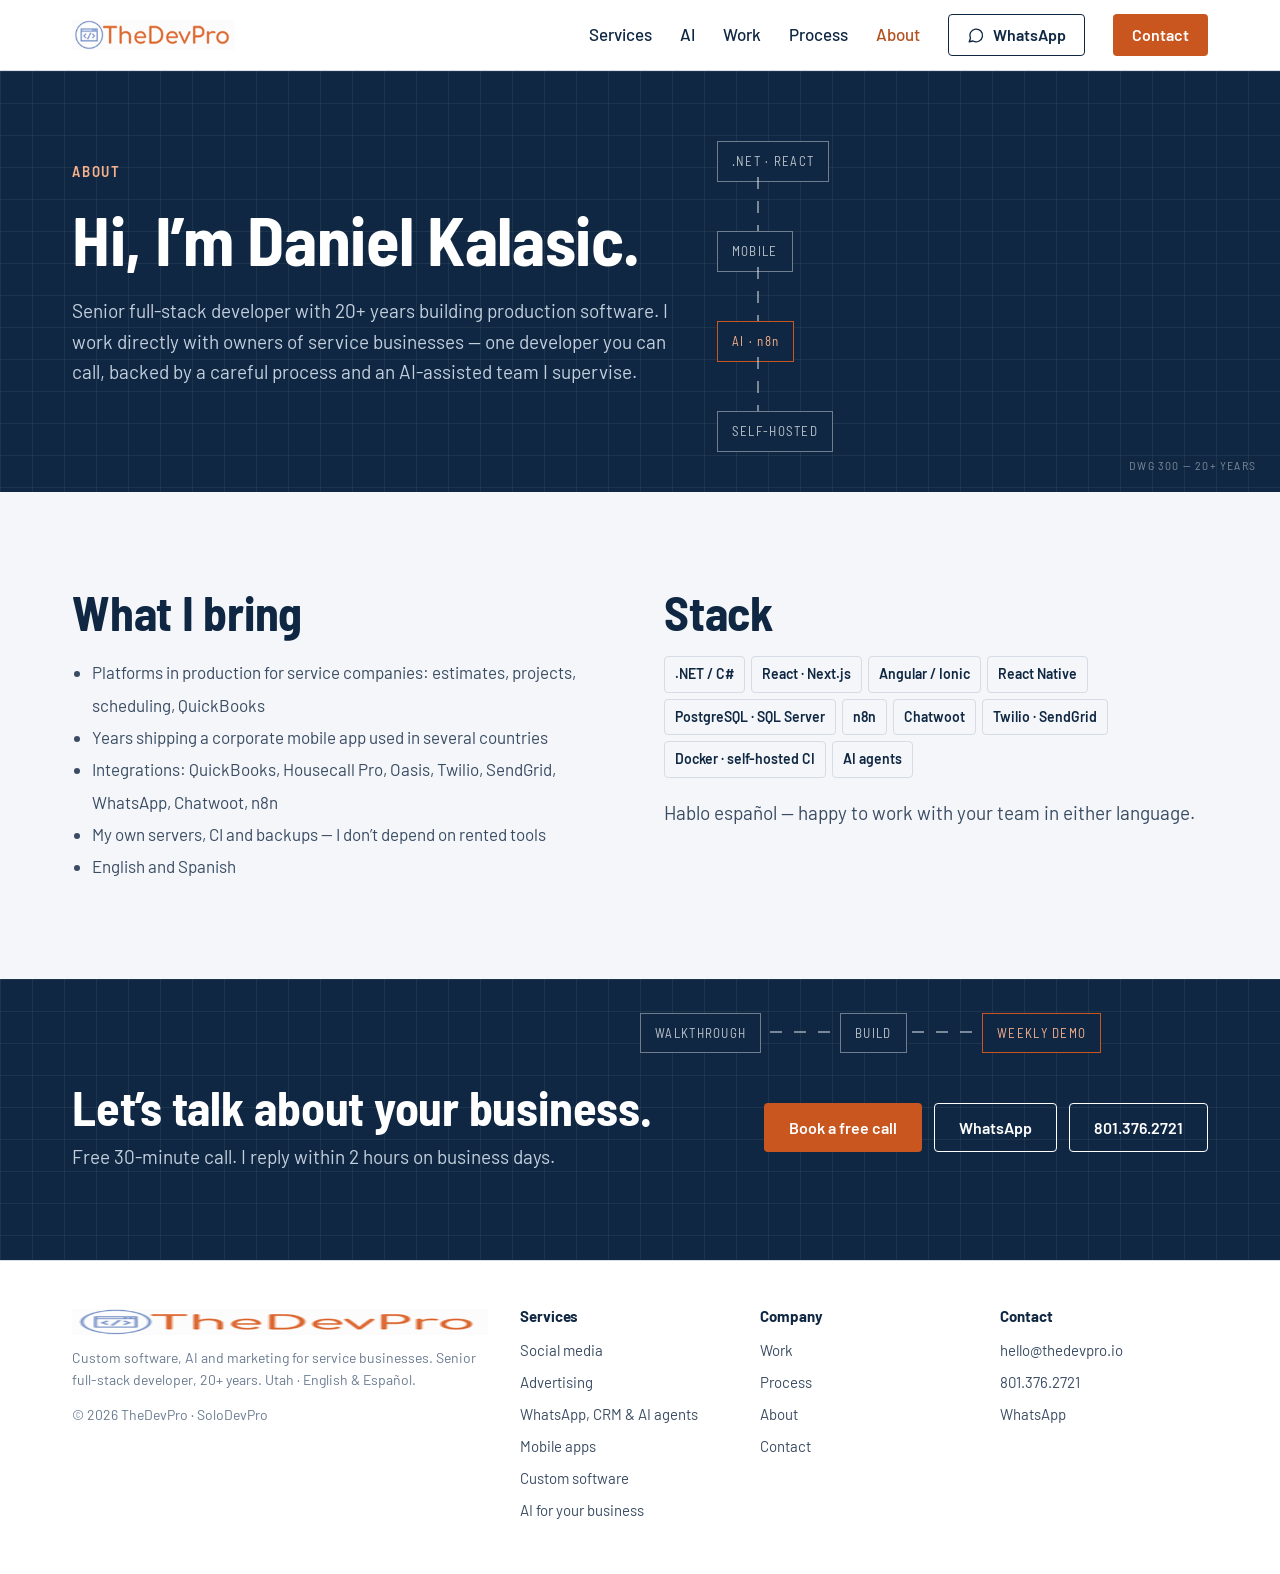
==== about/index.html @ 0899c100 "Add TheDevPro website v1 (static, design B) Home, AI, services (5), work, process, about, contact, 4" ====
<!doctype html>
<html lang="en" class="no-js">
<head>
<meta charset="utf-8">
<meta name="viewport" content="width=device-width, initial-scale=1">
<title>About Daniel Kalasic — senior full-stack developer, Utah | TheDevPro</title>
<meta name="description" content="20+ years building production software. Platforms for service companies, mobile apps, integrations and AI. English & Español.">
<meta name="robots" content="index, follow">
<link rel="canonical" href="https://thedevpro.io/about/">
<meta property="og:type" content="website">
<meta property="og:site_name" content="TheDevPro">
<meta property="og:title" content="About Daniel Kalasic — senior full-stack developer, Utah | TheDevPro">
<meta property="og:description" content="20+ years building production software. Platforms for service companies, mobile apps, integrations and AI. English & Español.">
<meta property="og:url" content="https://thedevpro.io/about/">
<meta property="og:image" content="https://thedevpro.io/assets/img/og-image.png">
<meta property="og:image:width" content="1200">
<meta property="og:image:height" content="630">
<meta name="twitter:card" content="summary_large_image">
<meta name="theme-color" content="#0F2742">
<link rel="icon" href="/favicon.png" type="image/png">
<link rel="preconnect" href="https://fonts.googleapis.com">
<link rel="preconnect" href="https://fonts.gstatic.com" crossorigin>
<link href="https://fonts.googleapis.com/css2?family=Barlow:wght@400;500;600;700&family=Barlow+Semi+Condensed:wght@600;700&display=swap" rel="stylesheet">
<link rel="stylesheet" href="/assets/css/site.css">
<script src="/assets/js/site.js" defer></script>
</head>
<body>
<a class="skip" href="#main">Skip to content</a>
<header class="site-header">
<div class="wrap">
<a class="logo" href="/" aria-label="TheDevPro home"><img src="/assets/img/logo.png" alt="TheDevPro" width="163" height="30"></a>
<button class="nav-toggle" type="button" aria-controls="site-nav" aria-expanded="false" aria-label="Open menu"><svg width="20" height="20" viewBox="0 0 24 24" fill="none" stroke="currentColor" stroke-width="2" stroke-linecap="round" aria-hidden="true"><path d="M4 7h16M4 12h16M4 17h16"/></svg></button>
<nav class="nav" id="site-nav" aria-label="Main">
<div class="dropdown"><a href="/services/">Services</a><div class="dropdown-menu"><a href="/services/social-media/">Social media</a><a href="/services/advertising/">Advertising</a><a href="/services/whatsapp-crm-ai-agents/">WhatsApp, CRM & AI agents</a><a href="/services/mobile-apps/">Mobile apps</a><a href="/services/custom-software/">Custom software</a></div></div>
<a href="/ai/">AI</a>
<a href="/work/">Work</a>
<a href="/process/">Process</a>
<a href="/about/" aria-current="page">About</a>
<a class="btn btn-outline" href="https://wa.me/18013762721?text=Hi%20Daniel%2C%20I%27d%20like%20to%20talk%20about%20my%20business." rel="noopener"><svg width="18" height="18" viewBox="0 0 24 24" fill="none" stroke="currentColor" stroke-width="1.8" stroke-linecap="round" stroke-linejoin="round" aria-hidden="true"><path d="M3 21l1.6-4.6A8.5 8.5 0 1 1 8 20z"/></svg> WhatsApp</a>
<a class="btn btn-primary" href="/contact/">Contact</a>
</nav>
</div>
</header>
<main id="main">
<section class="sec-dark dark-hero">
<div class="bp" aria-hidden="true"><div class="bn" style="left:56%;top:70px">.NET · REACT</div><div class="wire-v" style="left:calc(56% + 40px);top:106px;height:54px"></div><div class="bn" style="left:56%;top:160px">MOBILE</div><div class="wire-v" style="left:calc(56% + 40px);top:196px;height:54px"></div><div class="bn hot" style="left:56%;top:250px">AI · n8n</div><div class="wire-v" style="left:calc(56% + 40px);top:286px;height:54px"></div><div class="bn" style="left:56%;top:340px">SELF-HOSTED</div><div class="tag">DWG 300 — 20+ YEARS</div></div>
<div class="wrap"><div class="copy"><span class="eyebrow">About</span><h1>Hi, I’m Daniel Kalasic.</h1>
<p class="lede">Senior full-stack developer with 20+ years building production software. I work directly with owners of service businesses — one developer you can call, backed by a careful process and an AI-assisted team I supervise.</p></div></div>
</section>
<section class="sec"><div class="wrap grid g2" style="gap:48px">
<div class="stack"><h2>What I bring</h2>
<ul class="clean"><li>Platforms in production for service companies: estimates, projects, scheduling, QuickBooks</li><li>Years shipping a corporate mobile app used in several countries</li><li>Integrations: QuickBooks, Housecall Pro, Oasis, Twilio, SendGrid, WhatsApp, Chatwoot, n8n</li><li>My own servers, CI and backups — I don’t depend on rented tools</li><li>English and Spanish</li></ul></div>
<div class="stack"><h2>Stack</h2><div class="chips"><span class="chip">.NET / C#</span><span class="chip">React · Next.js</span><span class="chip">Angular / Ionic</span><span class="chip">React Native</span><span class="chip">PostgreSQL · SQL Server</span><span class="chip">n8n</span><span class="chip">Chatwoot</span><span class="chip">Twilio · SendGrid</span><span class="chip">Docker · self-hosted CI</span><span class="chip">AI agents</span></div>
<p class="lede">Hablo español — happy to work with your team in either language.</p></div>
</div></section>
<section class="sec-dark">
<div class="bp" aria-hidden="true">
<div class="bn" style="left:50%;top:34px">WALKTHROUGH</div>
<div class="wire-h" style="left:calc(50% + 130px);width:70px;top:52px"></div>
<div class="bn" style="left:calc(50% + 200px);top:34px">BUILD</div>
<div class="wire-h" style="left:calc(50% + 272px);width:70px;top:52px"></div>
<div class="bn hot" style="left:calc(50% + 342px);top:34px">WEEKLY DEMO</div>
</div>
<div class="wrap" style="padding-top:104px;padding-bottom:88px;display:flex;justify-content:space-between;align-items:center;gap:32px;flex-wrap:wrap">
<div class="stack" style="gap:10px"><h2>Let’s talk about your business.</h2><p class="lede">Free 30-minute call. I reply within 2 hours on business days.</p></div>
<div class="row"><a class="btn btn-primary" href="/contact/">Book a free call</a><a class="btn btn-light" href="https://wa.me/18013762721?text=Hi%20Daniel%2C%20I%27d%20like%20to%20talk%20about%20my%20business." rel="noopener">WhatsApp</a><a class="btn btn-light" href="tel:+18013762721">801.376.2721</a></div>
</div>
</section>
</main>
<footer class="site-footer">
<div class="wrap">
<div class="stack" style="gap:12px">
<img src="/assets/img/logo.png" alt="TheDevPro" width="141" height="26" style="height:26px;width:auto">
<p class="muted small">Custom software, AI and marketing for service businesses. Senior full-stack developer, 20+ years. Utah · English &amp; Español.</p>
<p class="small muted">© 2026 TheDevPro · SoloDevPro</p>
</div>
<div><h2>Services</h2><a href="/services/social-media/">Social media</a><a href="/services/advertising/">Advertising</a><a href="/services/whatsapp-crm-ai-agents/">WhatsApp, CRM & AI agents</a><a href="/services/mobile-apps/">Mobile apps</a><a href="/services/custom-software/">Custom software</a><a href="/ai/">AI for your business</a></div>
<div><h2>Company</h2><a href="/work/">Work</a><a href="/process/">Process</a><a href="/about/">About</a><a href="/contact/">Contact</a></div>
<div><h2>Contact</h2><a href="mailto:hello@thedevpro.io?subject=New%20project&cc=dkalasic%40gmail.com">hello@thedevpro.io</a><a href="tel:+18013762721">801.376.2721</a><a href="https://wa.me/18013762721?text=Hi%20Daniel%2C%20I%27d%20like%20to%20talk%20about%20my%20business." rel="noopener">WhatsApp</a></div>
</div>
</footer>
<nav class="qbar" aria-label="Quick contact"><a href="https://wa.me/18013762721?text=Hi%20Daniel%2C%20I%27d%20like%20to%20talk%20about%20my%20business." rel="noopener">WhatsApp</a><a href="tel:+18013762721">Call</a><a href="mailto:hello@thedevpro.io?subject=New%20project&cc=dkalasic%40gmail.com">Email</a></nav>
</body>
</html>
---- assets/css/site.css ----
/* TheDevPro — design B "Blueprint"
   Ink navy base, one action color (logo orange), info blue, done green,
   condensed headlines, blueprint-grid dark sections. */
:root{
  --ink:#0F2742; --ink-2:#3A4C63; --muted:#6A7B90; --line:#D5DCE5; --line-2:#C9D3DF;
  --surface:#F4F6F9; --paper:#fff; --action:#C9551F; --action-hover:#B04717; --action-text:#B4501F;
  --info:#1D6FD1; --done:#1F7A45; --on-dark:#C3CFDD; --on-dark-2:#A9B8CB; --warm:#F6B08C;
  --display:"Barlow Semi Condensed","Arial Narrow",system-ui,sans-serif;
  --body:"Barlow",system-ui,-apple-system,"Segoe UI",sans-serif;
  --mono:ui-monospace,"SF Mono",Menlo,monospace;
  --wrap:1200px;
}
*{box-sizing:border-box}
html{scroll-behavior:smooth}
body{margin:0;background:var(--surface);color:var(--ink);font-family:var(--body);font-size:17px;line-height:1.6;-webkit-font-smoothing:antialiased}
img{max-width:100%;display:block}
a{color:var(--ink)}
a:hover{color:var(--action-text)}
:focus-visible{outline:3px solid var(--info);outline-offset:2px}
h1,h2,h3{font-family:var(--display);font-weight:700;line-height:1.02;margin:0;letter-spacing:-.005em;text-wrap:balance}
h1{font-size:clamp(40px,5.6vw,68px)}
h2{font-size:clamp(30px,3.8vw,48px)}
h3{font-size:clamp(22px,2.2vw,28px)}
p{margin:0}
.wrap{max-width:var(--wrap);margin:0 auto;padding:0 32px}
.eyebrow{font-family:var(--display);font-weight:600;font-size:15px;letter-spacing:.12em;text-transform:uppercase;color:var(--action-text)}
.eyebrow.blue{color:var(--info)}
.lede{font-size:19px;color:var(--ink-2);max-width:620px}
.stack{display:flex;flex-direction:column;gap:20px}
.row{display:flex;flex-wrap:wrap;gap:12px;align-items:center}
.muted{color:var(--muted)}
.small{font-size:14px}
.skip{position:absolute;left:-999px;top:8px;background:#fff;padding:8px 12px;z-index:50}
.skip:focus{left:8px}

/* buttons */
.btn{display:inline-flex;align-items:center;justify-content:center;gap:8px;min-height:48px;padding:14px 24px;border-radius:4px;font-weight:600;text-decoration:none;border:1.5px solid transparent;font-size:16px;line-height:1.2;cursor:pointer;font-family:var(--body)}
.btn-primary{background:var(--action);color:#fff}
.btn-primary:hover{background:var(--action-hover);color:#fff}
.btn-outline{border-color:var(--ink);color:var(--ink);background:#fff}
.btn-outline:hover{background:var(--ink);color:#fff}
.btn-light{border-color:#fff;color:#fff;background:transparent}
.btn-light:hover{background:#fff;color:var(--ink)}
.link{font-weight:600;color:var(--action-text);text-decoration:none}
.link:hover{text-decoration:underline}

/* header */
.site-header{position:sticky;top:0;z-index:20;background:#fff;border-bottom:1px solid var(--line)}
.site-header .wrap{display:flex;align-items:center;justify-content:space-between;gap:24px;padding-top:14px;padding-bottom:14px}
.logo img{height:30px;width:auto}
.nav{display:flex;align-items:center;gap:28px;font-weight:500}
.nav a{text-decoration:none}
.nav a[aria-current="page"]{color:var(--action-text)}
.nav .btn{min-height:42px;padding:9px 18px}
.nav-toggle{display:none;width:44px;height:44px;border:0;border-radius:4px;background:var(--ink);color:#fff;align-items:center;justify-content:center;cursor:pointer}
.dropdown{position:relative}
.dropdown-menu{position:absolute;top:calc(100% + 14px);left:-16px;min-width:280px;background:#fff;border:1px solid var(--line);border-radius:6px;box-shadow:0 12px 30px rgba(15,39,66,.12);padding:8px;display:none}
.dropdown:hover .dropdown-menu,.dropdown:focus-within .dropdown-menu{display:block}
.dropdown-menu a{display:block;padding:10px 12px;border-radius:4px}
.dropdown-menu a:hover{background:var(--surface)}
@media (max-width:980px){
  .nav-toggle{display:inline-flex}
  .nav{display:none;position:absolute;left:0;right:0;top:100%;background:#fff;border-bottom:1px solid var(--line);flex-direction:column;align-items:stretch;gap:0;padding:8px 24px 20px}
  .nav.open{display:flex}
  .nav>a,.dropdown>a{padding:12px 0;border-bottom:1px solid var(--surface)}
  .dropdown-menu{position:static;display:block;border:0;box-shadow:none;padding:0 0 0 12px;min-width:0}
  .nav .btn{margin-top:12px}
}

/* sections */
.sec{padding:96px 0}
.sec-white{background:#fff;border-top:1px solid var(--line);border-bottom:1px solid var(--line)}
.sec-dark{position:relative;overflow:hidden;background-color:var(--ink);color:#fff;
  background-image:linear-gradient(rgba(255,255,255,.06) 1px,transparent 1px),linear-gradient(90deg,rgba(255,255,255,.06) 1px,transparent 1px);background-size:32px 32px}
.sec-dark .lede,.sec-dark p{color:var(--on-dark)}
.sec-dark .eyebrow{color:var(--warm)}
.sec-dark a:not(.btn){color:#fff}
.sec-head{display:flex;justify-content:space-between;align-items:flex-end;gap:24px;flex-wrap:wrap;margin-bottom:40px}
.sec-head>div{max-width:680px;display:flex;flex-direction:column;gap:12px}
.band{background:var(--ink);color:#fff;font-family:var(--display);font-weight:600;font-size:18px;letter-spacing:.06em;text-transform:uppercase}
.band .wrap{display:flex;justify-content:space-between;flex-wrap:wrap;gap:12px 24px;padding-top:20px;padding-bottom:20px}
.band i{font-style:normal;color:var(--action)}

/* grids & cards */
.grid{display:grid;gap:20px}
.g2{grid-template-columns:repeat(2,minmax(0,1fr))}
.g3{grid-template-columns:repeat(3,minmax(0,1fr))}
.g4{grid-template-columns:repeat(4,minmax(0,1fr))}
.g5{grid-template-columns:repeat(5,minmax(0,1fr))}
@media (max-width:980px){.g3,.g4,.g5{grid-template-columns:repeat(2,minmax(0,1fr))}}
@media (max-width:640px){.g2,.g3,.g4,.g5{grid-template-columns:1fr}}
.card{background:#fff;border:1px solid var(--line);border-radius:6px;padding:28px;display:flex;flex-direction:column;gap:10px}
.card p{color:var(--ink-2)}
.card-link{text-decoration:none;transition:border-color .2s,transform .2s}
.card-link:hover{border-color:var(--ink);transform:translateY(-2px);color:var(--ink)}
.card .icon{width:44px;height:44px;flex:none}
.card-row{flex-direction:row;gap:22px}
.span-all{grid-column:1/-1}
.chips{display:flex;flex-wrap:wrap;gap:6px}
.chip{background:var(--surface);border:1px solid var(--line);border-radius:4px;padding:6px 10px;font-size:14px;font-weight:600}
ul.clean{margin:0;padding-left:20px;color:var(--ink-2);line-height:1.9}

/* flowing lines */
@keyframes flowh{to{background-position:24px 0}}
@keyframes flowv{to{background-position:0 24px}}
.wire-h{height:2px;background:repeating-linear-gradient(90deg,var(--ink) 0 12px,transparent 12px 24px);animation:flowh 1s linear infinite}
.wire-v{width:2px;background:repeating-linear-gradient(180deg,var(--ink) 0 12px,transparent 12px 24px);animation:flowv 1s linear infinite}
.sec-dark .wire-h{background:repeating-linear-gradient(90deg,rgba(255,255,255,.45) 0 12px,transparent 12px 24px)}
.sec-dark .wire-v{background:repeating-linear-gradient(180deg,rgba(255,255,255,.45) 0 12px,transparent 12px 24px)}
.paper-grid{background-color:#FBFCFD;background-image:linear-gradient(#E3E8EF 1px,transparent 1px),linear-gradient(90deg,#E3E8EF 1px,transparent 1px);background-size:24px 24px}

/* hero */
.hero{background:#fff;border-bottom:1px solid var(--line)}
.hero .wrap{display:grid;grid-template-columns:minmax(0,1fr) minmax(0,1.1fr);gap:56px;align-items:center;padding-top:80px;padding-bottom:80px}
@media (max-width:980px){.hero .wrap{grid-template-columns:1fr;padding-top:48px;padding-bottom:48px}}
.hero-note{font-size:14px;color:var(--ink-2)}

/* schematic (DWG) */
.dwg{position:relative;border:1.5px solid var(--ink);padding:28px;margin:0}
.dwg-cols{display:grid;grid-template-columns:1fr 44px 1.15fr 44px 1fr;align-items:center}
.dwg-col{display:flex;flex-direction:column;gap:14px}
.node{background:#fff;border:1.5px solid var(--ink);padding:10px 12px;font-weight:600;font-size:15px;line-height:1.25}
.node small{display:block;font-family:var(--display);font-size:11px;letter-spacing:.1em;color:var(--muted);font-weight:600}
.node.hub{background:var(--ink);color:#fff}
.node.hub small{color:var(--on-dark-2)}
.node.core{border:2px solid var(--action)}
.node.core small{color:var(--action-text)}
.dwg-tag{position:absolute;left:0;bottom:0;transform:translateY(100%);font-family:var(--display);font-size:12px;letter-spacing:.1em;color:var(--muted);padding-top:8px}
@media (max-width:640px){
  .dwg-cols{grid-template-columns:1fr;gap:0;justify-items:stretch}
  .dwg-cols .wire-h{width:2px;height:28px;justify-self:center;background:repeating-linear-gradient(180deg,var(--ink) 0 12px,transparent 12px 24px);animation:flowv 1s linear infinite}
}

/* blueprint background drawing on dark sections */
.bp{position:absolute;inset:0;pointer-events:none}
.bp .bn{position:absolute;border:1.5px solid rgba(255,255,255,.4);color:rgba(255,255,255,.72);background:var(--ink);font-family:var(--display);font-size:13px;letter-spacing:.1em;padding:9px 14px;white-space:nowrap}
.bp .bn.hot{border-color:var(--action);color:var(--warm)}
.bp .dm{position:absolute;width:52px;height:52px;border:1.5px solid var(--action);transform:rotate(45deg);background:var(--ink)}
.bp .dm-label{position:absolute;width:52px;text-align:center;font-family:var(--display);font-size:13px;color:var(--warm)}
.bp .wire-h,.bp .wire-v{position:absolute}
.bp .tag{position:absolute;right:24px;bottom:16px;font-family:var(--display);font-size:12px;letter-spacing:.1em;color:rgba(255,255,255,.45)}
.sec-dark .wrap{position:relative}
.dark-hero .wrap{padding-top:88px;padding-bottom:104px}
.dark-hero .copy{max-width:600px;display:flex;flex-direction:column;gap:22px}
@media (max-width:1100px){.bp{opacity:.35}}
@media (max-width:760px){.bp{display:none}.dark-hero .wrap{padding-top:48px;padding-bottom:56px}}

/* before / after */
.ba{display:grid;grid-template-columns:120px 1fr;gap:22px 16px;align-items:center}
.ba-track{position:relative}
.ba-line{position:absolute;left:0;right:0;top:22px;height:2px}
.ba-line.manual{background:repeating-linear-gradient(90deg,#B5C0CE 0 8px,transparent 8px 14px)}
.ba-line.auto{right:40%;background:var(--ink)}
.sec-dark .ba-line.manual{background:repeating-linear-gradient(90deg,rgba(255,255,255,.3) 0 8px,transparent 8px 14px)}
.sec-dark .ba-line.auto{background:#fff}
@keyframes travel{from{left:0}to{left:calc(100% - 10px)}}
.dot{position:absolute;top:-4px;width:10px;height:10px;border-radius:50%}
.dot.slow{background:#8A97A8;animation:travel 12s linear infinite}
.dot.fast{background:var(--action);animation:travel 2.4s linear infinite}
.ba-steps{position:relative;display:grid;grid-template-columns:repeat(5,minmax(0,1fr));gap:10px;font-size:14px}
.ba-steps span{padding:11px;border:1px solid var(--line-2);background:var(--surface)}
.sec-dark .ba-steps span{border-color:rgba(255,255,255,.3);background:var(--ink);color:var(--on-dark)}
.ba-steps .s-strong{border:1.5px solid var(--ink);background:#fff;font-weight:600}
.ba-steps .s-ai{background:var(--ink);color:#fff;font-weight:700;border-color:var(--ink)}
.ba-steps .s-ok{border:2px solid var(--action);background:#fff;font-weight:600}
.sec-dark .ba-steps .s-strong{border-color:#fff;color:#fff;background:var(--ink)}
.sec-dark .ba-steps .s-ai{background:#fff;color:var(--ink)}
.sec-dark .ba-steps .s-ok{background:var(--ink);color:#fff}
.ba-result{grid-column:span 2;align-self:center;font-family:var(--display);font-size:28px;font-weight:700;color:var(--action-text);border:0!important;background:none!important;padding:0!important}
.sec-dark .ba-result{color:var(--warm)!important}
.ba-label{font-weight:700;color:var(--muted)}
.ba-label.ai{color:var(--action-text)}
.sec-dark .ba-label{color:var(--on-dark-2)}.sec-dark .ba-label.ai{color:var(--warm)}
@media (max-width:760px){
  .ba{grid-template-columns:1fr}
  .ba-steps{grid-template-columns:1fr 1fr}
  .ba-line{display:none}
  .ba-result{grid-column:1/-1}
}

/* steps that light up in turn */
@keyframes lit{0%,100%{border-color:var(--line);box-shadow:none}5%{border-color:var(--action);box-shadow:0 0 0 3px rgba(201,85,31,.18)}22%{border-color:var(--line);box-shadow:none}}
.lit>*{animation:lit 10s linear infinite}
.lit>*:nth-child(2){animation-delay:2.5s}.lit>*:nth-child(3){animation-delay:5s}.lit>*:nth-child(4){animation-delay:7.5s}
.lit5>*{animation:lit 10s linear infinite}
.lit5>*:nth-child(2){animation-delay:2s}.lit5>*:nth-child(3){animation-delay:4s}.lit5>*:nth-child(4){animation-delay:6s}.lit5>*:nth-child(5){animation-delay:8s}
.num{width:44px;height:44px;border-radius:50%;background:var(--ink);color:#fff;display:flex;align-items:center;justify-content:center;font-family:var(--display);font-size:20px;font-weight:700;flex:none}
.num.hot{background:var(--action)}
.step-mini{background:var(--surface);border-radius:6px;padding:12px;font-size:14px;display:flex;flex-direction:column;gap:6px}
.step-mini .slot{border:1px solid var(--line);background:#fff;border-radius:4px;padding:6px 8px}
.step-mini .slot.pick{border:2px solid var(--info);font-weight:600}
.qb-btn{background:var(--done);color:#fff;border-radius:4px;padding:7px 8px;text-align:center;font-weight:700}
@keyframes pop{0%,10%{opacity:0;transform:scale(.6)}16%,100%{opacity:1;transform:none}}
.ck{color:var(--done);font-weight:700;float:right;display:inline-block;animation:pop 10s ease-out infinite}
.url{background:#fff;border:1px solid var(--line);border-radius:4px;padding:5px 8px;color:var(--muted);font-family:var(--mono);font-size:12px}
.tiles{display:grid;grid-template-columns:1fr 1fr;gap:6px}
.tiles span{background:#fff;border:1px solid var(--line);border-radius:4px;padding:6px}
.tiles span:first-child{background:var(--ink);color:#fff;border-color:var(--ink)}
@keyframes chip{0%,30%{background:#EEF2F6;color:var(--ink-2)}34%,64%{background:#E7F0FB;color:var(--info)}68%,100%{background:#E6F4EC;color:var(--done)}}
.status{border-radius:4px;padding:2px 8px;font-weight:700;font-size:12px;animation:chip 6s linear infinite}

/* chat */
@keyframes appear{0%,8%{opacity:0;transform:translateY(6px)}14%,100%{opacity:1;transform:none}}
.chat{display:flex;flex-direction:column;gap:10px;font-size:15px;line-height:1.5}
.bubble{max-width:82%;border-radius:8px;padding:10px 12px;animation:appear 9s ease-out infinite}
.bubble.in{align-self:flex-start;background:#EEF2F6}
.bubble.out{align-self:flex-end;background:var(--ink);color:#fff}
.chat .bubble:nth-child(3){animation-delay:1.2s}.chat .bubble:nth-child(4){animation-delay:2.4s}.chat .bubble:nth-child(5){animation-delay:3.6s}
.chat-meta{font-family:var(--display);font-size:13px;letter-spacing:.1em;color:var(--muted)}

/* stats */
.stat b{display:block;font-family:var(--display);font-size:32px;line-height:1.05}
.stat span{color:var(--ink-2);font-size:15px}

/* phone mock */
.phone{width:210px;background:#fff;border:2px solid var(--ink);border-radius:30px;padding:22px 14px;display:flex;flex-direction:column;gap:10px;font-size:13px;min-height:400px}
.phone .job{border:1px solid var(--line);border-radius:6px;padding:10px}
.phone .job.now{border:2px solid var(--action)}
.phone .go{margin-top:auto;background:var(--ink);color:#fff;border-radius:6px;padding:12px;text-align:center;font-weight:600}

/* calculator */
.calc{display:grid;grid-template-columns:1.2fr 1fr;border:1.5px solid var(--ink);background:#fff}
.calc .in{padding:32px;display:flex;flex-direction:column;gap:22px}
.calc label{display:flex;flex-direction:column;gap:8px;font-weight:600}
.calc input[type=range]{accent-color:var(--action);width:100%;height:28px}
.calc .out{padding:32px;display:flex;flex-direction:column;justify-content:center;gap:18px}
.calc .big{font-family:var(--display);font-size:64px;font-weight:700;line-height:1;color:var(--warm)}
.calc .mid{font-family:var(--display);font-size:40px;font-weight:700;line-height:1}
@media (max-width:760px){.calc{grid-template-columns:1fr}.calc .big{font-size:48px}}

/* FAQ */
details{border-bottom:1px solid var(--line);padding:18px 0}
summary{font-weight:700;font-size:18px;cursor:pointer}
details p{margin-top:10px;color:var(--ink-2)}

/* forms */
.form{display:flex;flex-direction:column;gap:14px}
.form label{display:flex;flex-direction:column;gap:6px;font-weight:600;font-size:15px}
.form input,.form select,.form textarea{font:inherit;font-weight:400;padding:13px;border:1.5px solid var(--line-2);border-radius:4px;background:#fff;color:var(--ink)}
.form input:focus,.form select:focus,.form textarea:focus{border-color:var(--info);outline:none}

/* footer */
.site-footer{background:#fff;border-top:1px solid var(--line)}
.site-footer .wrap{display:grid;grid-template-columns:2fr 1fr 1fr 1fr;gap:32px;padding-top:48px;padding-bottom:48px;font-size:15px}
.site-footer h2{font-family:var(--body);font-size:15px;font-weight:700;margin-bottom:10px}
.site-footer a{display:block;text-decoration:none;color:var(--ink-2);padding:4px 0}
@media (max-width:760px){.site-footer .wrap{grid-template-columns:1fr 1fr}.site-footer .wrap>div:first-child{grid-column:1/-1}}

/* mobile quick-contact bar */
.qbar{display:none}
@media (max-width:760px){
  .band i{display:none}
  .band .wrap{justify-content:flex-start;gap:6px 18px;font-size:15px}
  .qbar{display:grid;grid-template-columns:repeat(3,1fr);position:fixed;left:0;right:0;bottom:0;z-index:30;height:60px;background:#fff;border-top:1px solid var(--line);box-shadow:0 -4px 14px rgba(15,39,66,.08);font-weight:700;font-size:15px}
  .qbar a{display:flex;align-items:center;justify-content:center;text-decoration:none}
  .qbar a:first-child{color:var(--done)}
  .qbar a:nth-child(2){border-left:1px solid var(--line);border-right:1px solid var(--line)}
  .qbar a:last-child{background:var(--action);color:#fff}
  body{padding-bottom:60px}
  .wrap{padding:0 18px}
  .sec{padding:56px 0}
}

/* scroll reveal */
.reveal{opacity:0;transform:translateY(18px);transition:opacity .7s ease,transform .7s ease}
.reveal.in{opacity:1;transform:none}
.no-js .reveal{opacity:1;transform:none}

@media (prefers-reduced-motion:reduce){
  *,*::before,*::after{animation:none!important;transition:none!important}
  .reveal{opacity:1;transform:none}
}
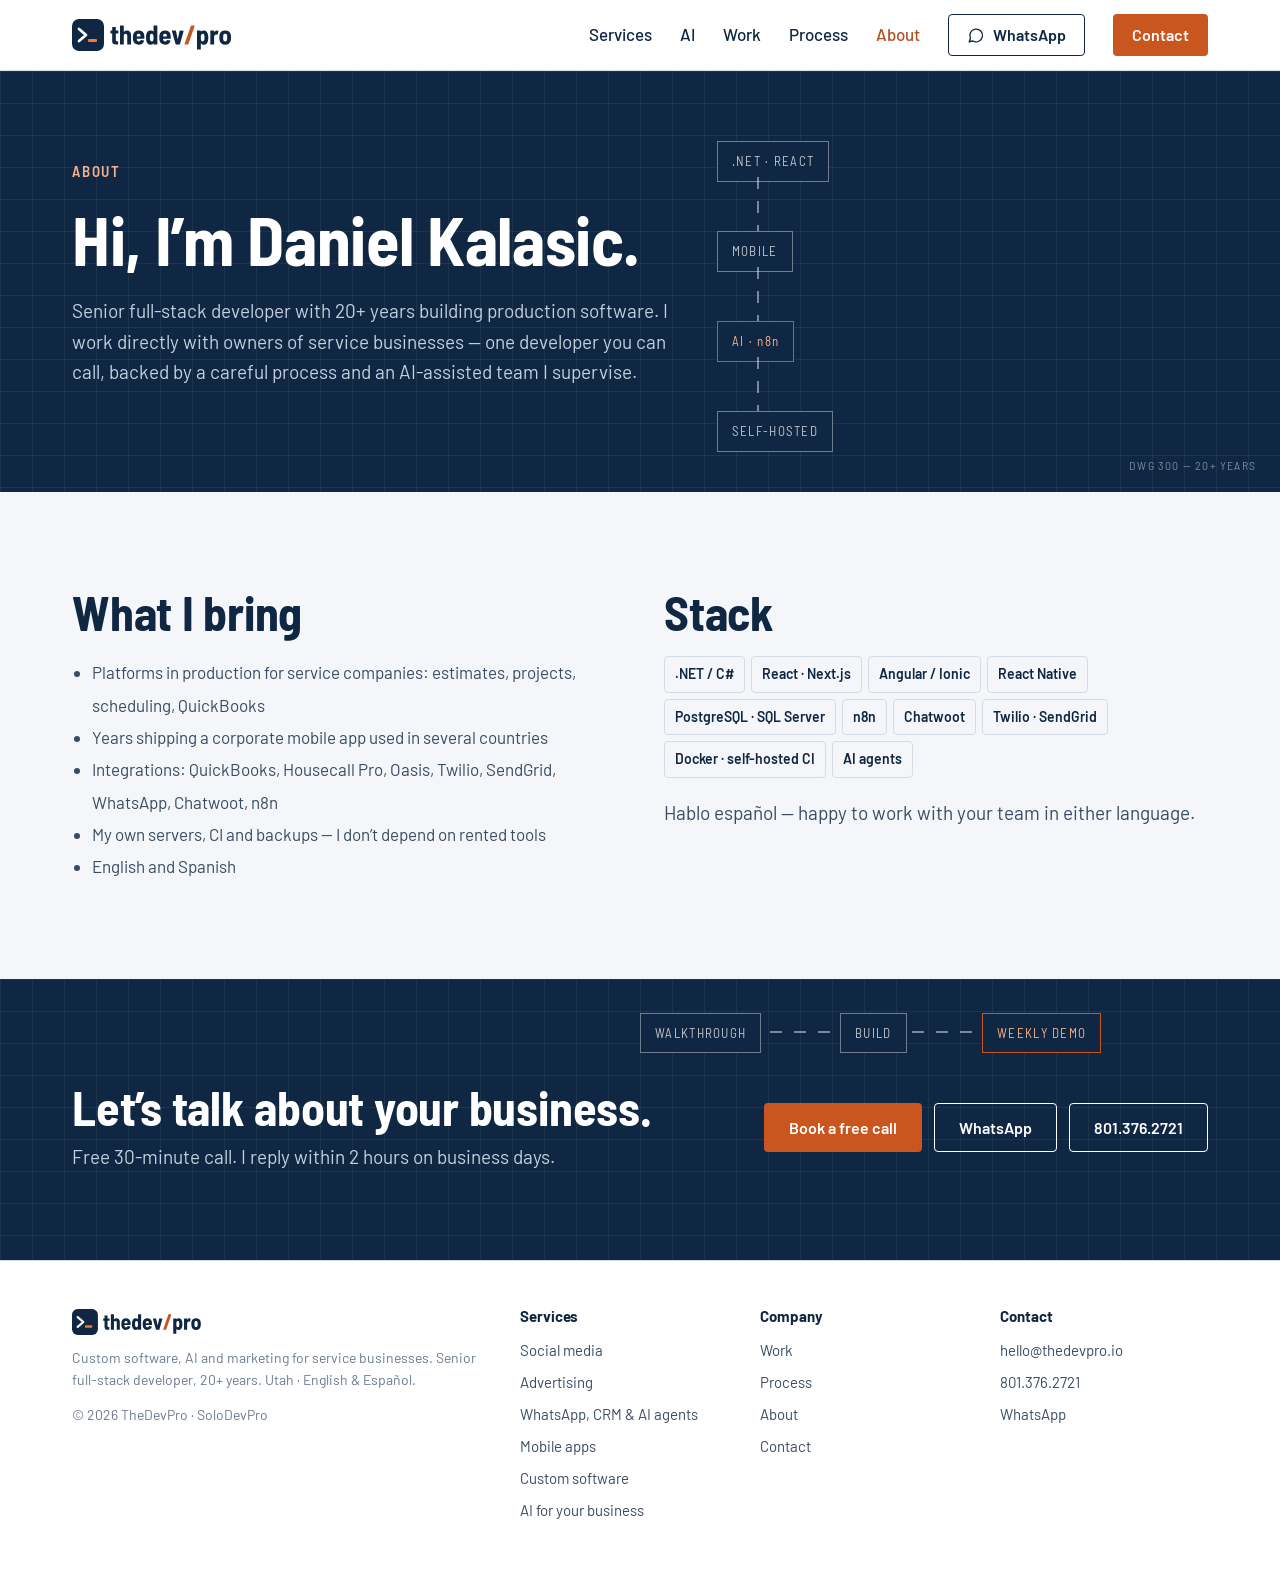
==== commit f16212ca: "Brand: new >_ logo (J), favicon set, OG image, brand kit in assets/brand Co-Authored-By: Claude Opus" ====
--- a/about/index.html
+++ b/about/index.html
@@ -17,7 +17,9 @@
 <meta property="og:image:height" content="630">
 <meta name="twitter:card" content="summary_large_image">
 <meta name="theme-color" content="#0F2742">
-<link rel="icon" href="/favicon.png" type="image/png">
+<link rel="icon" href="/favicon.ico" sizes="any">
+<link rel="icon" href="/favicon.svg" type="image/svg+xml">
+<link rel="apple-touch-icon" href="/apple-touch-icon.png">
 <link rel="preconnect" href="https://fonts.googleapis.com">
 <link rel="preconnect" href="https://fonts.gstatic.com" crossorigin>
 <link href="https://fonts.googleapis.com/css2?family=Barlow:wght@400;500;600;700&family=Barlow+Semi+Condensed:wght@600;700&display=swap" rel="stylesheet">
@@ -28,7 +30,7 @@
 <a class="skip" href="#main">Skip to content</a>
 <header class="site-header">
 <div class="wrap">
-<a class="logo" href="/" aria-label="TheDevPro home"><img src="/assets/img/logo.png" alt="TheDevPro" width="163" height="30"></a>
+<a class="logo" href="/" aria-label="TheDevPro home"><svg xmlns="http://www.w3.org/2000/svg" viewBox="0 0 321 64" class="logo-svg" aria-hidden="true" focusable="false"><g><rect width="64" height="64" rx="14" fill="#0F2742"/><path d="M14 20 L28 32 L14 44" fill="none" stroke="#FFFFFF" stroke-width="5.5" stroke-linecap="round" stroke-linejoin="round"/><rect class="blink" x="32" y="40" width="18" height="6" rx="2" fill="#F07A3C"/></g><g transform="translate(-4 0)"><path d="M96.092 28.968H91.934Q91.664 28.968 91.664 29.238V41.388Q91.664 43.062 92.339 43.791Q93.014 44.52 94.418 44.466H95.498Q95.768 44.466 95.957 44.655Q96.146 44.844 96.146 45.114V50.352Q96.146 51.0 95.498 51.0Q94.58 51.054 92.798 51.054Q88.532 51.054 86.453 49.650000000000006Q84.374 48.246 84.374 44.358V29.238Q84.374 28.968 84.104 28.968H81.62Q81.35 28.968 81.161 28.779Q80.972 28.59 80.972 28.32V23.892Q80.972 23.622 81.161 23.433Q81.35 23.244 81.62 23.244H84.104Q84.374 23.244 84.374 22.974V16.764000000000003Q84.374 16.494 84.56299999999999 16.305Q84.752 16.116 85.022 16.116H91.016Q91.286 16.116 91.475 16.305Q91.664 16.494 91.664 16.764000000000003V22.974Q91.664 23.244 91.934 23.244H96.092Q96.362 23.244 96.55099999999999 23.433Q96.74 23.622 96.74 23.892V28.32Q96.74 28.59 96.55099999999999 28.779Q96.362 28.968 96.092 28.968Z" fill="#0F2742"/><path d="M122.12 32.316V50.352Q122.12 50.622 121.931 50.811Q121.74199999999999 51.0 121.472 51.0H115.154Q114.884 51.0 114.695 50.811Q114.506 50.622 114.506 50.352V33.396Q114.506 31.506 113.588 30.426000000000002Q112.67 29.346 111.104 29.346Q109.484 29.346 108.53899999999999 30.453Q107.594 31.56 107.594 33.45V50.352Q107.594 50.622 107.405 50.811Q107.216 51.0 106.946 51.0H100.628Q100.358 51.0 100.16900000000001 50.811Q99.98 50.622 99.98 50.352V13.847999999999999Q99.98 13.578000000000003 100.16900000000001 13.389000000000003Q100.358 13.200000000000003 100.628 13.200000000000003H106.946Q107.216 13.200000000000003 107.405 13.389000000000003Q107.594 13.578000000000003 107.594 13.847999999999999V25.404Q107.594 25.566 107.702 25.593Q107.81 25.62 107.972 25.404Q109.916 22.812 113.696 22.812Q117.638 22.812 119.879 25.323Q122.12 27.834 122.12 32.316Z" fill="#0F2742"/><path d="M148.742 36.852000000000004 148.688 38.958Q148.688 39.606 148.04 39.606H133.73Q133.46 39.606 133.46 39.876Q133.568 41.118 133.676 41.712Q133.946 43.224000000000004 134.999 44.088Q136.052 44.952 137.618 44.952Q140.264 44.897999999999996 141.29 42.522Q141.56 41.982 142.1 42.09L147.824 43.224000000000004Q148.472 43.386 148.256 44.034Q147.06799999999998 47.598 144.341 49.515Q141.614 51.432 137.618 51.432Q132.812 51.432 129.977 49.245000000000005Q127.142 47.058 126.278 42.954Q125.792 40.74 125.792 36.204Q125.792 33.612 126.116 31.830000000000002Q126.71 27.726 129.68 25.269Q132.65 22.812 137.186 22.812Q142.1 22.812 145.178 25.593Q148.256 28.374 148.57999999999998 32.91Q148.742 34.692 148.742 36.852000000000004ZM133.62199999999999 32.586Q133.46 33.558 133.46 34.638000000000005Q133.46 34.908 133.73 34.908H140.75Q141.02 34.908 141.02 34.638000000000005Q141.02 33.558 140.858 32.586Q140.642 31.128 139.67000000000002 30.237000000000002Q138.698 29.346 137.24 29.346Q135.782 29.346 134.837 30.21Q133.892 31.074 133.62199999999999 32.586Z" fill="#0F2742"/><path d="M167.75 13.200000000000003H174.068Q174.338 13.200000000000003 174.527 13.389000000000003Q174.716 13.578000000000003 174.716 13.847999999999999V50.352Q174.716 50.622 174.527 50.811Q174.338 51.0 174.068 51.0H167.75Q167.48000000000002 51.0 167.291 50.811Q167.102 50.622 167.102 50.352V49.164Q167.102 49.002 166.994 48.948Q166.886 48.894 166.77800000000002 49.056Q164.78 51.432 161.054 51.432Q154.466 51.432 152.576 42.846000000000004Q152.036 40.146 152.036 36.852000000000004Q152.036 33.936 152.522 31.182Q154.196 22.812 161.162 22.812Q163.052 22.812 164.402 23.325000000000003Q165.752 23.838 166.77800000000002 25.080000000000002Q166.886 25.242 166.994 25.188000000000002Q167.102 25.134 167.102 24.972V13.847999999999999Q167.102 13.578000000000003 167.291 13.389000000000003Q167.48000000000002 13.200000000000003 167.75 13.200000000000003ZM167.048 37.068Q167.048 34.206 166.616 32.316Q165.91400000000002 29.346 163.43 29.346Q162.18800000000002 29.346 161.37800000000001 30.102Q160.568 30.858 160.19 32.262Q159.704 33.828 159.704 37.068Q159.704 40.146 160.082 41.712Q160.784 44.897999999999996 163.43 44.897999999999996Q165.86 44.897999999999996 166.67000000000002 41.766Q167.048 40.2 167.048 37.068Z" fill="#0F2742"/><path d="M201.5 36.852000000000004 201.446 38.958Q201.446 39.606 200.798 39.606H186.488Q186.218 39.606 186.218 39.876Q186.326 41.118 186.434 41.712Q186.704 43.224000000000004 187.757 44.088Q188.81 44.952 190.376 44.952Q193.022 44.897999999999996 194.048 42.522Q194.31799999999998 41.982 194.858 42.09L200.582 43.224000000000004Q201.23 43.386 201.014 44.034Q199.826 47.598 197.099 49.515Q194.37199999999999 51.432 190.376 51.432Q185.57 51.432 182.735 49.245000000000005Q179.9 47.058 179.036 42.954Q178.54999999999998 40.74 178.54999999999998 36.204Q178.54999999999998 33.612 178.874 31.830000000000002Q179.468 27.726 182.438 25.269Q185.408 22.812 189.944 22.812Q194.858 22.812 197.936 25.593Q201.014 28.374 201.338 32.91Q201.5 34.692 201.5 36.852000000000004ZM186.38 32.586Q186.218 33.558 186.218 34.638000000000005Q186.218 34.908 186.488 34.908H193.50799999999998Q193.778 34.908 193.778 34.638000000000005Q193.778 33.558 193.61599999999999 32.586Q193.4 31.128 192.428 30.237000000000002Q191.456 29.346 189.998 29.346Q188.54 29.346 187.595 30.21Q186.65 31.074 186.38 32.586Z" fill="#0F2742"/><path d="M211.274 50.46 203.714 23.892 203.66 23.676000000000002Q203.66 23.19 204.254 23.19H211.166Q211.76 23.19 211.868 23.784L215.378 39.93Q215.432 40.146 215.54 40.146Q215.648 40.146 215.702 39.93L219.158 23.784Q219.266 23.19 219.85999999999999 23.19L226.772 23.298000000000002Q227.474 23.298000000000002 227.31199999999998 24.0L219.85999999999999 50.46Q219.69799999999998 51.0 219.10399999999998 51.0H212.02999999999997Q211.43599999999998 51.0 211.274 50.46Z" fill="#0F2742"/><path d="M229.03999999999996 50.244 241.94599999999997 13.740000000000002Q242.10799999999998 13.200000000000003 242.64799999999997 13.200000000000003H248.85799999999998Q249.182 13.200000000000003 249.344 13.389000000000003Q249.50599999999997 13.578000000000003 249.39799999999997 13.956000000000003L236.546 50.46Q236.384 51.0 235.84399999999997 51.0H229.57999999999998Q229.25599999999997 51.0 229.094 50.811Q228.932 50.622 229.03999999999996 50.244Z" fill="#C9551F"/><path d="M276.614 37.391999999999996Q276.614 40.74 276.128 43.008Q275.318 47.112 273.18499999999995 49.272000000000006Q271.05199999999996 51.432 267.488 51.432Q265.652 51.432 264.302 50.919Q262.952 50.406 261.926 49.218Q261.818 49.056 261.71 49.11Q261.602 49.164 261.602 49.326V60.396Q261.602 60.666 261.413 60.855Q261.224 61.044 260.954 61.044H254.636Q254.36599999999999 61.044 254.17699999999996 60.855Q253.98799999999997 60.666 253.98799999999997 60.396V23.892Q253.98799999999997 23.622 254.17699999999996 23.433Q254.36599999999999 23.244 254.636 23.244H260.954Q261.224 23.244 261.413 23.433Q261.602 23.622 261.602 23.892V24.972Q261.602 25.134 261.71 25.188000000000002Q261.818 25.242 261.926 25.134Q263.924 22.812 267.65 22.812Q274.18399999999997 22.812 276.07399999999996 31.344Q276.614 33.774 276.614 37.391999999999996ZM269.0 37.122Q269.0 34.367999999999995 268.568 32.478Q268.24399999999997 31.02 267.407 30.183Q266.57 29.346 265.21999999999997 29.346Q262.736 29.346 262.034 32.478Q261.602 34.044 261.602 37.122Q261.602 40.038 262.034 41.928Q262.736 44.897999999999996 265.21999999999997 44.897999999999996Q267.65 44.897999999999996 268.514 41.982Q269.0 40.2 269.0 37.122Z" fill="#0F2742"/><path d="M296.486 23.514Q296.918 23.784 296.81 24.378L295.72999999999996 30.588Q295.676 31.236 294.974 30.966Q294.10999999999996 30.75 293.40799999999996 30.75Q292.76 30.75 292.00399999999996 30.912Q290.438 31.128 289.35799999999995 32.424Q288.27799999999996 33.72 288.27799999999996 35.556V50.352Q288.27799999999996 50.622 288.08899999999994 50.811Q287.9 51.0 287.63 51.0H281.31199999999995Q281.042 51.0 280.85299999999995 50.811Q280.664 50.622 280.664 50.352V23.892Q280.664 23.622 280.85299999999995 23.433Q281.042 23.244 281.31199999999995 23.244H287.63Q287.9 23.244 288.08899999999994 23.433Q288.27799999999996 23.622 288.27799999999996 23.892V26.052Q288.27799999999996 26.268 288.359 26.295Q288.44 26.322 288.548 26.16Q290.438 22.866 293.84 22.866Q295.298 22.866 296.486 23.514Z" fill="#0F2742"/><path d="M299.132 42.63Q298.7 40.146 298.7 37.068Q298.7 33.936 299.132 31.506Q299.726 27.51 302.723 25.161Q305.72 22.812 310.418 22.812Q315.062 22.812 318.005 25.161Q320.948 27.51 321.596 31.506Q322.028 33.936 322.028 37.068Q322.028 40.092 321.596 42.576Q321.002 46.734 318.05899999999997 49.083Q315.116 51.432 310.418 51.432Q305.72 51.432 302.723 49.083Q299.726 46.734 299.132 42.63ZM314.144 41.496Q314.414 39.228 314.414 37.068Q314.414 34.854 314.144 32.694Q313.874 31.128 312.875 30.237000000000002Q311.876 29.346 310.364 29.346Q308.906 29.346 307.90700000000004 30.237000000000002Q306.908 31.128 306.638 32.694Q306.368 34.314 306.368 37.068Q306.368 39.768 306.584 41.496Q306.908 43.062 307.93399999999997 43.98Q308.96 44.897999999999996 310.418 44.897999999999996Q311.822 44.897999999999996 312.821 43.98Q313.82 43.062 314.144 41.496Z" fill="#0F2742"/></g></svg></a>
 <button class="nav-toggle" type="button" aria-controls="site-nav" aria-expanded="false" aria-label="Open menu"><svg width="20" height="20" viewBox="0 0 24 24" fill="none" stroke="currentColor" stroke-width="2" stroke-linecap="round" aria-hidden="true"><path d="M4 7h16M4 12h16M4 17h16"/></svg></button>
 <nav class="nav" id="site-nav" aria-label="Main">
 <div class="dropdown"><a href="/services/">Services</a><div class="dropdown-menu"><a href="/services/social-media/">Social media</a><a href="/services/advertising/">Advertising</a><a href="/services/whatsapp-crm-ai-agents/">WhatsApp, CRM & AI agents</a><a href="/services/mobile-apps/">Mobile apps</a><a href="/services/custom-software/">Custom software</a></div></div>
@@ -70,7 +72,7 @@
 <footer class="site-footer">
 <div class="wrap">
 <div class="stack" style="gap:12px">
-<img src="/assets/img/logo.png" alt="TheDevPro" width="141" height="26" style="height:26px;width:auto">
+<img src="/assets/brand/logo.svg" alt="TheDevPro" width="131" height="26" style="height:26px;width:auto;align-self:flex-start">
 <p class="muted small">Custom software, AI and marketing for service businesses. Senior full-stack developer, 20+ years. Utah · English &amp; Español.</p>
 <p class="small muted">© 2026 TheDevPro · SoloDevPro</p>
 </div>
--- a/assets/css/site.css
+++ b/assets/css/site.css
@@ -48,6 +48,9 @@
 .site-header{position:sticky;top:0;z-index:20;background:#fff;border-bottom:1px solid var(--line)}
 .site-header .wrap{display:flex;align-items:center;justify-content:space-between;gap:24px;padding-top:14px;padding-bottom:14px}
 .logo img{height:30px;width:auto}
+.logo{display:inline-flex;align-items:center}.logo-svg{height:32px;width:auto;display:block}
+@keyframes blink{50%{opacity:0}}.blink{animation:blink 1.1s steps(1) infinite}
+@media (prefers-reduced-motion:reduce){.blink{animation:none}}
 .nav{display:flex;align-items:center;gap:28px;font-weight:500}
 .nav a{text-decoration:none}
 .nav a[aria-current="page"]{color:var(--action-text)}
